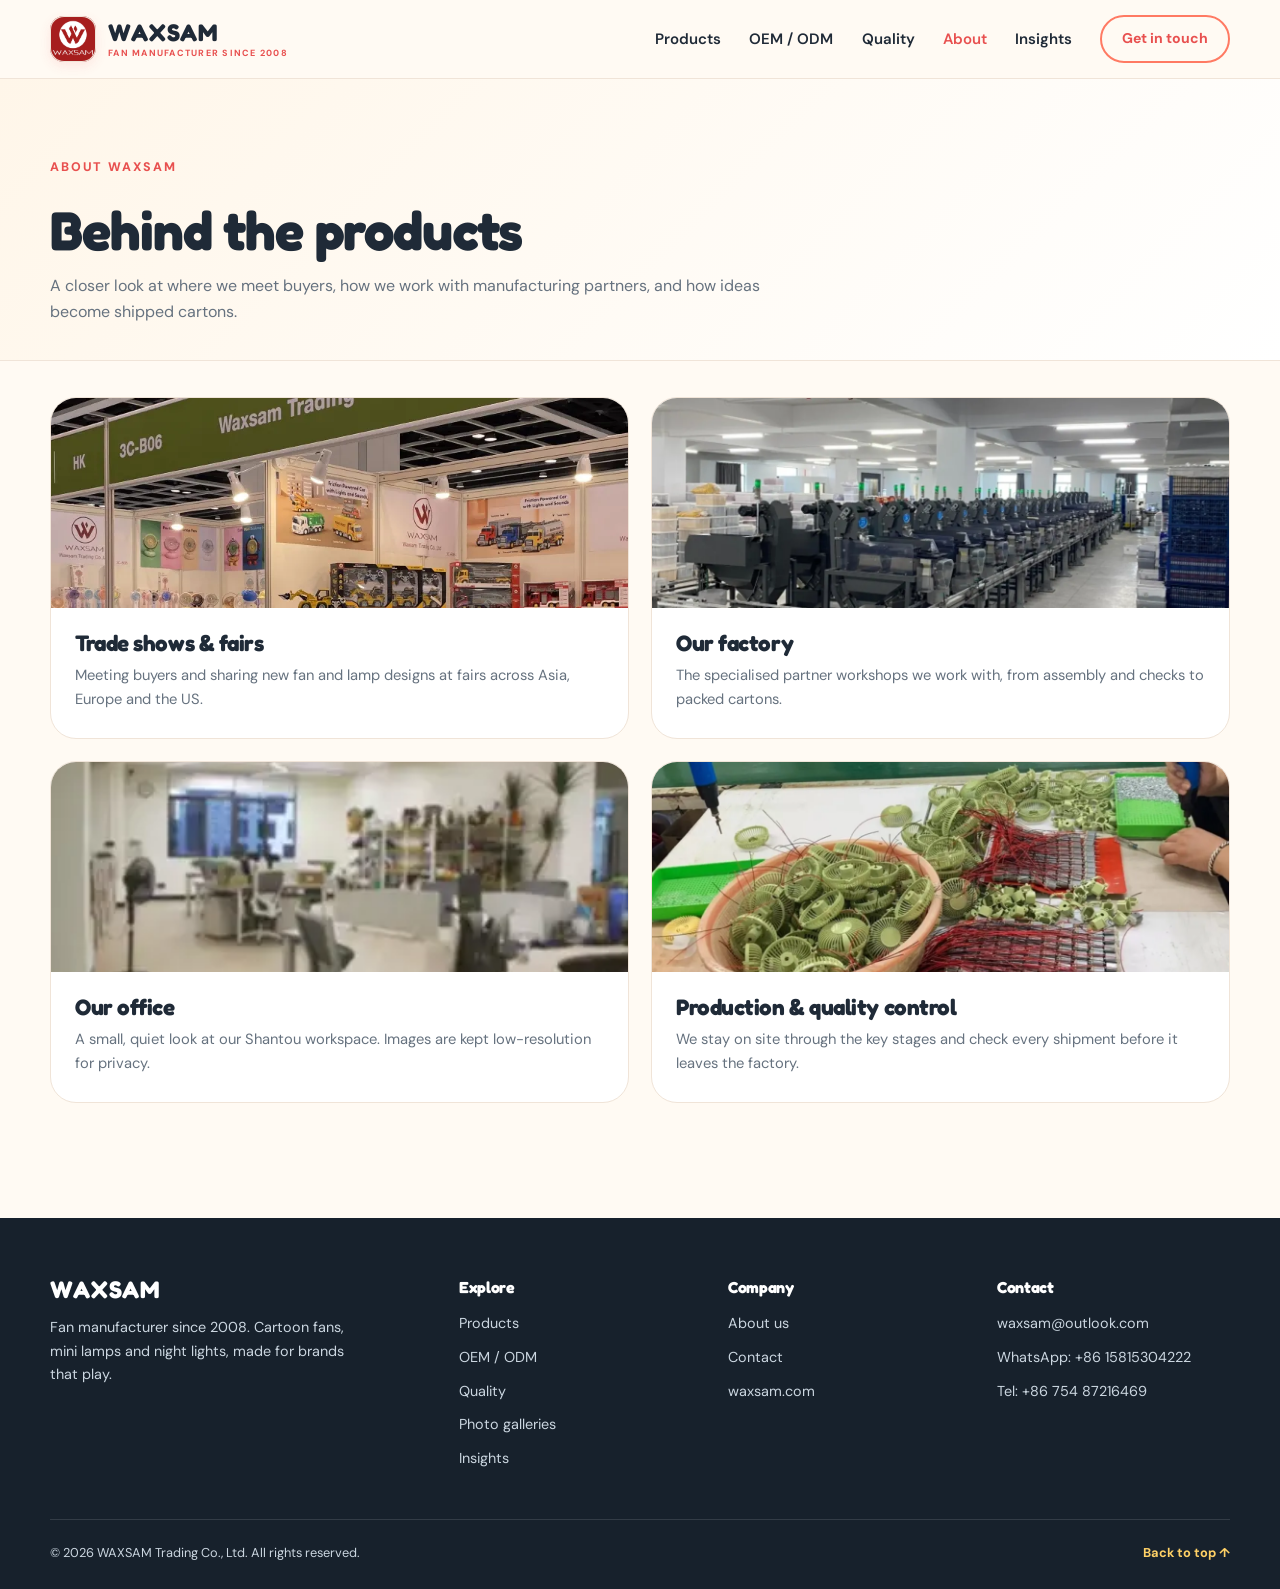
==== about/index.html @ b8bfbb36 "V1B: real product photos, About gallery subpages, styled logo and private office images" ====
<!DOCTYPE html>
<html lang="en" style="--logo: url('../assets/logo.jpg')">
<head>
  <meta charset="UTF-8">
  <meta name="viewport" content="width=device-width, initial-scale=1.0">
  <title>About WAXSAM — Photo Galleries</title>
  <meta name="description" content="Explore WAXSAM trade shows, factory, office and production photo galleries.">
  <link rel="icon" href="../assets/favicon.svg" type="image/svg+xml">
  <link rel="preconnect" href="https://fonts.googleapis.com">
  <link rel="preconnect" href="https://fonts.gstatic.com" crossorigin>
  <link href="https://fonts.googleapis.com/css2?family=Fredoka:wght@500;600;700&family=DM+Sans:wght@400;500;600;700&display=swap" rel="stylesheet">
  <link rel="stylesheet" href="../styles.css">
  <script src="../script.js" defer></script>
</head>
<body>
  <a class="skip-link" href="#main">Skip to content</a>

  <header class="site-header" id="top">
    <div class="container header-inner">
      <a class="brand" href="../index.html#top" aria-label="WAXSAM home">
        <span class="brand-mark" role="img" aria-label="WAXSAM logo"></span>
        <span class="brand-text">WAXSAM<small>FAN MANUFACTURER SINCE 2008</small></span>
      </a>
      <button class="nav-toggle" type="button" aria-label="Open menu" aria-expanded="false" aria-controls="site-nav">
        <span></span><span></span><span></span>
      </button>
      <nav class="site-nav" id="site-nav" aria-label="Main navigation">
        <a href="../index.html#products">Products</a>
        <a href="../index.html#oem">OEM / ODM</a>
        <a href="../index.html#quality">Quality</a>
        <a class="is-active" href="../about/">About</a>
        <a href="../index.html#insights">Insights</a>
        <a class="btn btn-small btn-outline" href="../index.html#contact">Get in touch</a>
      </nav>
    </div>
  </header>

  <main id="main">
    <section class="section subpage-hero">
      <div class="container">
        <span class="kicker">About WAXSAM</span>
        <h1>Behind the products</h1>
        <p>A closer look at where we meet buyers, how we work with manufacturing partners, and how ideas become shipped cartons.</p>
      </div>
    </section>

    <section class="section gallery-page">
      <div class="container">
        <div class="about-card-grid">
          <a class="about-card reveal" href="tradeshows/">
            <img src="../assets/gallery/tradeshow-banner-1.webp" alt="WAXSAM booth at a trade fair" loading="lazy">
            <div><h2>Trade shows &amp; fairs</h2><p>Meeting buyers and sharing new fan and lamp designs at fairs across Asia, Europe and the US.</p></div>
          </a>
          <a class="about-card reveal" href="factory/">
            <img src="../assets/gallery/workshop-1.webp" alt="Assembly workshop" loading="lazy">
            <div><h2>Our factory</h2><p>The specialised partner workshops we work with, from assembly and checks to packed cartons.</p></div>
          </a>
          <a class="about-card reveal" href="office/">
            <img src="../assets/gallery/office-1-private.webp" alt="WAXSAM workspace" loading="lazy">
            <div><h2>Our office</h2><p>A small, quiet look at our Shantou workspace. Images are kept low-resolution for privacy.</p></div>
          </a>
          <a class="about-card reveal" href="production/">
            <img src="../assets/gallery/production-1.webp" alt="Production line" loading="lazy">
            <div><h2>Production &amp; quality control</h2><p>We stay on site through the key stages and check every shipment before it leaves the factory.</p></div>
          </a>
        </div>
      </div>
    </section>
  </main>

  <footer class="site-footer">
    <div class="container footer-grid">
      <div class="footer-brand">
        <span class="brand-text">WAXSAM</span>
        <p>Fan manufacturer since 2008. Cartoon fans, mini lamps and night lights, made for brands that play.</p>
      </div>
      <div class="footer-col"><h3>Explore</h3><a href="../index.html#products">Products</a><a href="../index.html#oem">OEM / ODM</a><a href="../index.html#quality">Quality</a><a href="../about/">Photo galleries</a><a href="../index.html#insights">Insights</a></div>
      <div class="footer-col"><h3>Company</h3><a href="../about/">About us</a><a href="../index.html#contact">Contact</a><a href="https://www.waxsam.com" target="_blank" rel="noopener">waxsam.com</a></div>
      <div class="footer-col"><h3>Contact</h3><a href="mailto:waxsam@outlook.com">waxsam@outlook.com</a><a href="https://wa.me/8615815304222" target="_blank" rel="noopener">WhatsApp: +86 15815304222</a><a href="tel:+8675487216469">Tel: +86 754 87216469</a></div>
    </div>
    <div class="container footer-bottom"><span>© <span id="year">2026</span> WAXSAM Trading Co., Ltd. All rights reserved.</span><a href="#top">Back to top ↑</a></div>
  </footer>
</body>
</html>
---- styles.css ----
/* ============================================================
   WAXSAM — playful, friendly corporate site
   ============================================================ */
:root {
  --coral: #ff7a63;
  --coral-dark: #e8504f;
  --sun: #ffd166;
  --mint: #22b8a4;
  --sky: #62a9e8;
  --ink: #1f2a37;
  --muted: #66727f;
  --cream: #fffaf3;
  --paper: #ffffff;
  --line: #f0e4d8;
  --shadow: 0 22px 50px rgba(45, 35, 30, .09);
  --shadow-sm: 0 10px 26px rgba(45, 35, 30, .07);
  --radius: 26px;
  --display: "Fredoka", "Trebuchet MS", "Segoe UI", sans-serif;
  --body: "DM Sans", "Segoe UI", "Microsoft YaHei", sans-serif;
}

* { box-sizing: border-box; }
html { scroll-behavior: smooth; scroll-padding-top: 84px; }
body {
  margin: 0;
  font-family: var(--body);
  color: var(--ink);
  background: var(--cream);
  line-height: 1.65;
  -webkit-font-smoothing: antialiased;
  overflow-x: hidden;
}
img, svg { max-width: 100%; }
a { color: inherit; text-decoration: none; }
h1, h2, h3 { font-family: var(--display); line-height: 1.14; letter-spacing: -.02em; margin: 0 0 16px; }
h1 { font-size: clamp(2.6rem, 5.4vw, 4.4rem); }
h2 { font-size: clamp(2rem, 3.8vw, 3.1rem); }
h3 { font-size: 1.24rem; }
p { margin: 0 0 16px; }
.container { width: min(1180px, calc(100% - 44px)); margin-inline: auto; }
.section { padding: clamp(72px, 9vw, 120px) 0; }
.skip-link { position: absolute; left: -9999px; top: 0; z-index: 100; background: var(--ink); color: #fff; padding: 12px 18px; border-radius: 0 0 12px 0; }
.skip-link:focus { left: 0; }

/* ---------- Header ---------- */
.site-header {
  position: sticky; top: 0; z-index: 50;
  background: rgba(255, 250, 243, .88);
  backdrop-filter: blur(14px);
  border-bottom: 1px solid var(--line);
}
.header-inner { display: flex; align-items: center; justify-content: space-between; min-height: 78px; gap: 20px; }
.brand { display: inline-flex; align-items: center; gap: 12px; flex-shrink: 0; }
.brand-mark {
  width: 46px; height: 46px; display: block; flex: 0 0 auto;
  background-color: #fff3e8; background-image: var(--logo, none);
  background-repeat: no-repeat; background-position: center; background-size: contain;
  border-radius: 14px; box-shadow: inset 0 0 0 1px var(--line), 0 4px 12px rgba(242, 84, 91, .12);
}
.brand-text { font-family: var(--display); font-size: 1.5rem; font-weight: 700; letter-spacing: .04em; line-height: 1; display: flex; flex-direction: column; gap: 4px; }
.brand-text small { font-family: var(--body); font-size: .56rem; letter-spacing: .14em; font-weight: 700; color: var(--coral-dark); }
.site-nav { display: flex; align-items: center; gap: clamp(16px, 2.2vw, 30px); font-weight: 600; font-size: .94rem; }
.site-nav > a:not(.btn) { position: relative; padding: 6px 0; }
.site-nav > a:not(.btn)::after { content: ""; position: absolute; left: 0; bottom: 0; width: 0; height: 3px; border-radius: 3px; background: var(--coral); transition: width .25s ease; }
.site-nav > a:not(.btn):hover::after { width: 100%; }
.nav-toggle { display: none; width: 44px; height: 44px; border: 1px solid var(--line); border-radius: 12px; background: #fff; cursor: pointer; padding: 11px; }
.nav-toggle span { display: block; height: 2.5px; background: var(--ink); border-radius: 3px; margin: 5px 0; transition: transform .25s, opacity .25s; }
.nav-toggle[aria-expanded="true"] span:nth-child(1) { transform: translateY(7.5px) rotate(45deg); }
.nav-toggle[aria-expanded="true"] span:nth-child(2) { opacity: 0; }
.nav-toggle[aria-expanded="true"] span:nth-child(3) { transform: translateY(-7.5px) rotate(-45deg); }

/* ---------- Buttons ---------- */
.btn {
  display: inline-flex; align-items: center; justify-content: center; gap: 10px;
  padding: 14px 26px; border-radius: 999px; font-weight: 700; font-size: .96rem;
  border: 2px solid transparent; cursor: pointer; transition: transform .2s ease, box-shadow .2s ease, background .2s ease;
  font-family: var(--body);
}
.btn:hover { transform: translateY(-3px); }
.btn-primary { background: var(--coral); color: #fff; box-shadow: 0 10px 24px rgba(255, 122, 99, .32); }
.btn-primary:hover { background: var(--coral-dark); box-shadow: 0 14px 28px rgba(255, 122, 99, .38); }
.btn-ghost { background: #fff; color: var(--ink); box-shadow: var(--shadow-sm); }
.btn-outline { padding: 10px 20px; border-color: var(--coral); color: var(--coral-dark); background: transparent; }
.btn-outline:hover { background: var(--coral); color: #fff; }
.btn-small { font-size: .88rem; }
.btn-full { width: 100%; }

/* ---------- Hero ---------- */
.hero { position: relative; padding: clamp(60px, 7vw, 96px) 0 0; overflow: hidden; }
.hero-blob { position: absolute; border-radius: 50%; filter: blur(2px); opacity: .35; z-index: -1; }
.hero-blob-a { width: 460px; height: 460px; background: #ffe0a8; top: -180px; right: -120px; }
.hero-blob-b { width: 380px; height: 380px; background: #ffd2ca; bottom: -160px; left: -140px; }
.hero-grid { display: grid; grid-template-columns: 1.05fr .95fr; align-items: center; gap: clamp(30px, 5vw, 70px); }
.eyebrow, .kicker {
  display: inline-flex; align-items: center; gap: 9px; font-weight: 800; font-size: .78rem;
  letter-spacing: .15em; text-transform: uppercase; color: var(--coral-dark); margin-bottom: 22px;
}
.eyebrow-dot { width: 9px; height: 9px; border-radius: 50%; background: var(--mint); box-shadow: 0 0 0 5px rgba(34, 184, 164, .16); }
.hero-copy h1 { max-width: 620px; }
.highlight { color: var(--coral); position: relative; white-space: nowrap; }
.highlight::after { content: ""; position: absolute; left: 2px; right: 2px; bottom: 2px; height: 12px; background: #ffe3a3; border-radius: 50%; z-index: -1; transform: rotate(-1deg); }
.hero-copy > p { max-width: 540px; font-size: 1.1rem; color: var(--muted); margin-bottom: 30px; }
.hero-actions { display: flex; flex-wrap: wrap; gap: 14px; }
.hero-note { display: flex; align-items: center; gap: 9px; margin-top: 28px; color: var(--muted); font-size: .9rem; font-weight: 600; }
.hero-note svg { width: 20px; height: 20px; color: var(--mint); background: #e5f8f4; border-radius: 50%; padding: 2px; }
.hero-visual { position: relative; min-height: 480px; display: grid; place-items: center; }
.hero-disc { position: absolute; width: min(100%, 500px); aspect-ratio: 1; border-radius: 50%; background: radial-gradient(circle at 35% 30%, #fff3e8, #ffe7d8 60%, #ffd8c7); box-shadow: inset 0 0 0 14px rgba(255,255,255,.5); }
.hero-art { position: relative; width: 100%; max-width: 520px; filter: drop-shadow(0 18px 18px rgba(80, 45, 30, .12)); }
.float-badge { position: absolute; background: #fff; border-radius: 999px; padding: 10px 17px; font-weight: 800; font-size: .8rem; box-shadow: var(--shadow); white-space: nowrap; }
.badge-one { top: 8%; right: -2%; color: var(--coral-dark); transform: rotate(6deg); }
.badge-two { bottom: 20%; left: -7%; color: var(--mint); transform: rotate(-5deg); }
.badge-three { bottom: 3%; right: 1%; color: var(--sky); transform: rotate(4deg); }
.stats { display: grid; grid-template-columns: repeat(4, 1fr); gap: 18px; margin-top: clamp(40px, 6vw, 80px); padding: 30px 0 46px; border-top: 1px solid var(--line); }
.stat { display: flex; flex-direction: column; align-items: center; text-align: center; }
.stat strong { font-family: var(--display); font-size: clamp(1.9rem, 3vw, 2.7rem); color: var(--coral-dark); line-height: 1; }
.stat span { font-size: .85rem; color: var(--muted); font-weight: 600; margin-top: 8px; }

/* ---------- Section heads ---------- */
.section-head { display: flex; justify-content: space-between; align-items: end; gap: 40px; margin-bottom: 44px; }
.section-head p { max-width: 440px; color: var(--muted); margin: 0; }
.kicker { margin-bottom: 12px; }
.section-head .kicker { display: inline-flex; }

/* ---------- Products ---------- */
.products { background: var(--paper); }
.filters { display: flex; gap: 10px; flex-wrap: wrap; margin-bottom: 34px; }
.filter-btn { padding: 10px 22px; border: 1.5px solid var(--line); border-radius: 999px; background: #fff; font: inherit; font-weight: 700; font-size: .9rem; color: var(--muted); cursor: pointer; transition: all .2s; }
.filter-btn:hover { border-color: var(--coral); color: var(--coral-dark); }
.filter-btn.is-active { background: var(--ink); color: #fff; border-color: var(--ink); }
.product-grid { display: grid; grid-template-columns: repeat(4, 1fr); gap: 22px; }
.product-card { background: var(--cream); border: 1px solid var(--line); border-radius: var(--radius); overflow: hidden; transition: transform .25s ease, box-shadow .25s ease; }
.product-card:hover { transform: translateY(-8px); box-shadow: var(--shadow); }
.product-card.is-hidden { display: none; }
.product-art { height: 200px; display: grid; place-items: center; }
.product-art svg { width: 74%; height: 74%; transition: transform .35s ease; }
.product-art img { width: 100%; height: 100%; object-fit: contain; padding: 10px; display: block; transition: transform .35s ease; }
.product-card:hover .product-art svg, .product-card:hover .product-art img { transform: scale(1.06); }
.art-coral { background: #ffe6de; }
.art-sky { background: #e2f1ff; }
.art-mint { background: #dff7f1; }
.art-sun { background: #fff0cd; }
.art-rose { background: #ffe4ec; }
.product-body { padding: 22px 22px 26px; }
.tag { display: inline-block; font-size: .68rem; font-weight: 800; letter-spacing: .09em; text-transform: uppercase; color: var(--coral-dark); margin-bottom: 10px; }
.product-body h3 { margin-bottom: 8px; }
.product-body p { font-size: .9rem; color: var(--muted); margin: 0; }
.catalogue-note { margin-top: 34px; background: #fff5e3; border: 1px dashed #f3d29b; border-radius: 18px; padding: 20px 24px; display: flex; align-items: center; gap: 14px; }
.catalogue-note span { color: var(--coral); font-size: 1.5rem; }
.catalogue-note p { margin: 0; font-size: .94rem; color: #7a6247; }

/* ---------- OEM ---------- */
.oem { background: #f3fbf8; }
.oem-grid { display: grid; grid-template-columns: .9fr 1.1fr; gap: clamp(36px, 6vw, 84px); align-items: start; }
.oem-copy > p { color: var(--muted); font-size: 1.05rem; }
.check-list { list-style: none; padding: 0; margin: 26px 0 34px; display: grid; gap: 14px; }
.check-list li { position: relative; padding-left: 34px; font-weight: 600; }
.check-list li::before { content: "✓"; position: absolute; left: 0; top: 1px; width: 23px; height: 23px; border-radius: 50%; background: var(--mint); color: #fff; display: grid; place-items: center; font-size: .75rem; font-weight: 800; }
.process { background: #fff; border-radius: var(--radius); padding: 14px 32px; box-shadow: var(--shadow-sm); }
.process-item { display: grid; grid-template-columns: 54px 1fr; gap: 18px; padding: 22px 0; border-bottom: 1px dashed var(--line); }
.process-item:last-child { border-bottom: 0; }
.process-num { font-family: var(--display); font-weight: 700; color: var(--coral); font-size: 1.5rem; }
.process-item h3 { margin: 0 0 4px; }
.process-item p { color: var(--muted); font-size: .92rem; margin: 0; }

/* ---------- Quality ---------- */
.quality { background: var(--ink); color: #fff; overflow: hidden; }
.quality-grid { display: grid; grid-template-columns: .8fr 1.2fr; gap: clamp(40px, 7vw, 100px); align-items: center; }
.quality-art { position: relative; display: grid; place-items: center; min-height: 360px; }
.quality-art-inner { width: min(100%, 330px); aspect-ratio: 1; border-radius: 50%; background: linear-gradient(140deg, #ffd9a0, #ff9f88); display: grid; place-items: center; transform: rotate(-8deg); }
.quality-art-inner svg { width: 72%; }
.quality-stamp { position: absolute; right: 0; bottom: 12px; width: 126px; height: 126px; border-radius: 50%; background: var(--mint); color: #fff; display: grid; place-content: center; text-align: center; font-family: var(--display); font-size: 2rem; font-weight: 700; line-height: .9; transform: rotate(12deg); box-shadow: 0 16px 30px rgba(0,0,0,.25); }
.quality-stamp small { font-family: var(--body); font-size: .55rem; letter-spacing: .1em; font-weight: 700; margin-top: 8px; }
.quality h2 { max-width: 640px; }
.quality h2 em { color: var(--sun); font-style: normal; }
.quality-copy > p { color: #c5d0da; font-size: 1.05rem; max-width: 600px; }
.quality-points { display: grid; gap: 12px; margin: 28px 0; }
.quality-point { display: flex; gap: 14px; align-items: flex-start; }
.quality-point > span { flex: none; width: 26px; height: 26px; border-radius: 50%; background: rgba(34, 184, 164, .2); color: #6ee7d2; display: grid; place-items: center; font-size: .8rem; font-weight: 800; margin-top: 3px; }
.quality-point p { margin: 0; color: #e7edf2; }
.quality-point strong { color: #fff; }
.quality-footnote { font-size: .9rem; color: #9fb0bd; font-style: italic; }

/* ---------- About ---------- */
.feature-grid { display: grid; grid-template-columns: repeat(4, 1fr); gap: 20px; }
.feature-card { background: #fff; border: 1px solid var(--line); border-radius: var(--radius); padding: 28px 24px; transition: transform .2s, box-shadow .2s; }
.feature-card:hover { transform: translateY(-6px); box-shadow: var(--shadow-sm); }
.feature-icon { width: 52px; height: 52px; border-radius: 16px; background: #fff2df; display: grid; place-items: center; font-size: 1.5rem; margin-bottom: 18px; }
.feature-card h3 { margin-bottom: 8px; }
.feature-card p { color: var(--muted); font-size: .92rem; margin: 0; }
.principles { margin-top: 44px; text-align: center; background: #fff0e9; border-radius: var(--radius); padding: 42px 30px; }
.principles p { font-family: var(--display); font-size: clamp(1.2rem, 2.2vw, 1.7rem); font-weight: 500; max-width: 820px; margin: 0 auto 14px; color: var(--coral-dark); }
.principles span { color: var(--muted); font-size: .85rem; font-weight: 700; letter-spacing: .08em; text-transform: uppercase; }

/* ---------- Insights ---------- */
.insights { background: #fff; }
.insight-grid { display: grid; grid-template-columns: repeat(3, 1fr); gap: 22px; }
.insight-card { border-top: 5px solid var(--coral); background: var(--cream); border-radius: 0 0 20px 20px; padding: 30px 26px; }
.insight-card:nth-child(2) { border-color: var(--sun); }
.insight-card:nth-child(3) { border-color: var(--mint); }
.insight-num { font-family: var(--display); font-weight: 700; color: var(--coral); font-size: 1.4rem; }
.insight-card h3 { margin: 10px 0 12px; }
.insight-card p { color: var(--muted); font-size: .94rem; margin: 0; }

/* ---------- Service / FAQ ---------- */
.service { background: #eef8f5; }
.service-grid { display: grid; grid-template-columns: .8fr 1.2fr; gap: clamp(36px, 6vw, 80px); align-items: start; }
.service-intro p { color: var(--muted); }
.text-link { display: inline-flex; align-items: center; gap: 8px; color: var(--coral-dark); font-weight: 800; margin-top: 12px; }
.faq { display: grid; gap: 10px; }
.faq details { background: #fff; border: 1px solid #dceee8; border-radius: 16px; padding: 4px 22px; }
.faq summary { cursor: pointer; font-weight: 700; padding: 16px 30px 16px 0; position: relative; list-style: none; }
.faq summary::-webkit-details-marker { display: none; }
.faq summary::after { content: "+"; position: absolute; right: 0; top: 12px; width: 26px; height: 26px; border-radius: 50%; background: #e3f6f1; color: var(--mint); display: grid; place-items: center; font-size: 1.2rem; line-height: 1; }
.faq details[open] summary::after { content: "−"; }
.faq details p { color: var(--muted); font-size: .94rem; margin: 0 0 18px; }

/* ---------- Contact ---------- */
.contact { background: var(--paper); }
.contact-grid { display: grid; grid-template-columns: 1fr 1fr; gap: clamp(36px, 6vw, 80px); align-items: start; }
.contact-copy > p { color: var(--muted); font-size: 1.05rem; max-width: 480px; }
.contact-details { display: grid; gap: 14px; margin-top: 30px; }
.contact-details > a, .contact-details > div { display: flex; align-items: flex-start; gap: 15px; font-weight: 700; }
.contact-details > a:hover { color: var(--coral-dark); }
.contact-details > a > span:first-child, .contact-details > div > span:first-child { flex: none; width: 40px; height: 40px; border-radius: 12px; background: #fff0e9; color: var(--coral-dark); display: grid; place-items: center; font-size: 1.1rem; }
.contact-details small { display: block; font-size: .72rem; text-transform: uppercase; letter-spacing: .1em; color: var(--muted); font-weight: 700; }
.contact-form { background: var(--cream); border: 1px solid var(--line); border-radius: var(--radius); padding: clamp(24px, 4vw, 40px); box-shadow: var(--shadow-sm); }
.form-row { margin-bottom: 16px; }
.form-row label { display: block; font-size: .84rem; font-weight: 700; margin-bottom: 7px; }
.form-row label span { color: var(--coral-dark); }
.form-row input, .form-row select, .form-row textarea {
  width: 100%; padding: 13px 16px; border: 1.5px solid var(--line); border-radius: 12px;
  background: #fff; font: inherit; font-size: .94rem; color: var(--ink); transition: border-color .2s, box-shadow .2s;
}
.form-row input:focus, .form-row select:focus, .form-row textarea:focus { outline: none; border-color: var(--coral); box-shadow: 0 0 0 4px rgba(255, 122, 99, .14); }
.form-row textarea { resize: vertical; }
.form-note { font-size: .78rem; color: var(--muted); text-align: center; margin: 12px 0 0; }

/* ---------- Footer ---------- */
.site-footer { background: #17212c; color: #cbd6e0; padding: 60px 0 26px; }
.footer-grid { display: grid; grid-template-columns: 1.6fr repeat(3, 1fr); gap: 36px; }
.footer-brand .brand-text { color: #fff; margin-bottom: 14px; }
.footer-brand p { font-size: .9rem; max-width: 300px; }
.footer-col { display: flex; flex-direction: column; gap: 10px; font-size: .9rem; }
.footer-col h3 { color: #fff; font-size: 1rem; margin-bottom: 6px; }
.footer-col a:hover { color: var(--sun); }
.footer-bottom { border-top: 1px solid rgba(255,255,255,.12); margin-top: 48px; padding-top: 22px; display: flex; justify-content: space-between; gap: 20px; font-size: .8rem; }
.footer-bottom a { color: var(--sun); font-weight: 700; }

/* ---------- Reveal animation ---------- */
.reveal { opacity: 0; transform: translateY(24px); transition: opacity .7s ease, transform .7s ease; }
.reveal.is-visible { opacity: 1; transform: none; }

/* ---------- About photo galleries (V1A) ---------- */
.about-subnav { display: flex; flex-wrap: wrap; gap: 10px; margin: 34px 0 8px; }
.about-subnav a {
  padding: 10px 18px; border-radius: 999px; background: #fff; border: 1px solid var(--line);
  font-weight: 700; font-size: .88rem; color: var(--muted); transition: all .2s ease;
}
.about-subnav a:hover { border-color: var(--coral); color: var(--coral-dark); transform: translateY(-2px); }
.photo-block { scroll-margin-top: 96px; padding-top: 42px; }
.photo-head { display: flex; flex-wrap: wrap; align-items: end; justify-content: space-between; gap: 18px; margin-bottom: 22px; }
.photo-head h3 { font-size: clamp(1.5rem, 2.6vw, 2.15rem); margin: 0; }
.photo-head p { max-width: 450px; margin: 0; color: var(--muted); font-size: .94rem; }
.gallery { display: grid; grid-template-columns: repeat(6, 1fr); gap: 14px; }
.gallery-item { position: relative; margin: 0; grid-column: span 2; overflow: hidden; border-radius: 18px; background: #eee; }
.gallery-item img { width: 100%; height: 100%; object-fit: cover; display: block; transition: transform .5s ease; }
.gallery-item:hover img { transform: scale(1.06); }
.gallery-item figcaption {
  position: absolute; left: 0; right: 0; bottom: 0; padding: 28px 14px 12px;
  background: linear-gradient(transparent, rgba(18, 24, 31, .8)); color: #fff;
  font-size: .78rem; font-weight: 700; opacity: 0; transform: translateY(8px);
  transition: opacity .3s ease, transform .3s ease;
}
.gallery-item:hover figcaption, .gallery-item:focus-within figcaption { opacity: 1; transform: none; }
.gallery-item--wide { grid-column: 1 / -1; }
.gallery--tradeshows .gallery-item--wide { aspect-ratio: 4.3 / 1; }
.gallery--factory .gallery-item:nth-child(1) { grid-column: span 4; aspect-ratio: 16 / 9; }
.gallery--factory .gallery-item:nth-child(2) { grid-column: span 2; aspect-ratio: 1 / 1; }
.gallery--factory .gallery-item:nth-child(3),
.gallery--factory .gallery-item:nth-child(4) { grid-column: span 2; aspect-ratio: 4 / 3; }
.gallery--factory .gallery-item:nth-child(5) { grid-column: span 2; aspect-ratio: 1 / 1; }
.gallery--factory .gallery-item:nth-child(6),
.gallery--factory .gallery-item:nth-child(7) { grid-column: span 3; aspect-ratio: 16 / 9; }
.gallery--production .gallery-item { grid-column: span 3; aspect-ratio: 4 / 3; }

/* ---------- About hub & subpages ---------- */
.about-gallery-link { display: flex; align-items: center; flex-wrap: wrap; gap: 16px; margin-top: 30px; }
.about-gallery-link span { color: var(--muted); font-size: .86rem; }
.site-nav a.is-active { color: var(--coral-dark); }
.subpage-hero { padding: 74px 0 34px; background: linear-gradient(135deg, #fff6e9, #fff); border-bottom: 1px solid var(--line); }
.subpage-hero h1 { font-size: clamp(2.1rem, 5vw, 3.4rem); line-height: 1.05; margin: 12px 0 14px; }
.subpage-hero p { max-width: 720px; color: var(--muted); margin: 0; font-size: 1rem; }
.back-link { display: inline-block; margin-bottom: 24px; font-weight: 700; color: var(--coral-dark); }
.back-link:hover { text-decoration: underline; }
.gallery-page { padding-top: 36px; }
.about-card-grid { display: grid; grid-template-columns: repeat(2, 1fr); gap: 22px; }
.about-card { display: block; background: #fff; border: 1px solid var(--line); border-radius: var(--radius); overflow: hidden; color: inherit; text-decoration: none; transition: transform .25s ease, box-shadow .25s ease; }
.about-card:hover { transform: translateY(-6px); box-shadow: var(--shadow); }
.about-card img { width: 100%; height: 210px; object-fit: cover; display: block; }
.about-card > div { padding: 22px 24px 26px; }
.about-card h2 { margin: 0 0 8px; font-size: 1.4rem; }
.about-card p { margin: 0; color: var(--muted); font-size: .92rem; }
.gallery--office { grid-template-columns: repeat(4, 1fr); justify-content: center; }
.gallery--office .gallery-item { grid-column: span 2; max-width: 360px; aspect-ratio: 4 / 3; }
.gallery--office .gallery-item img { filter: blur(.4px); }

/* ---------- Responsive ---------- */
@media (max-width: 1000px) {
  .product-grid, .feature-grid { grid-template-columns: repeat(2, 1fr); }
  .hero-grid { grid-template-columns: 1fr; text-align: center; }
  .hero-copy > p { margin-inline: auto; }
  .hero-actions, .hero-note { justify-content: center; }
  .hero-visual { order: -1; min-height: 400px; }
  .section-head { flex-direction: column; align-items: flex-start; gap: 16px; }
  .oem-grid, .quality-grid, .service-grid, .contact-grid { grid-template-columns: 1fr; }
  .quality-art { min-height: 300px; }
  .insight-grid { grid-template-columns: 1fr; }
  .photo-head { flex-direction: column; align-items: flex-start; }
  .gallery-item, .gallery--factory .gallery-item:nth-child(n), .gallery--production .gallery-item, .gallery--office .gallery-item { grid-column: span 3; aspect-ratio: 4 / 3; }
  .gallery-item--wide { grid-column: 1 / -1; aspect-ratio: 16 / 5; }
  .footer-grid { grid-template-columns: 1fr 1fr; }
}
@media (max-width: 760px) {
  html { scroll-padding-top: 70px; }
  .nav-toggle { display: block; }
  .site-nav { position: absolute; top: 78px; left: 0; right: 0; background: #fffaf3; flex-direction: column; align-items: stretch; padding: 16px 22px 24px; gap: 4px; border-bottom: 1px solid var(--line); box-shadow: var(--shadow); display: none; }
  .site-nav.is-open { display: flex; }
  .site-nav > a:not(.btn) { padding: 12px 4px; border-bottom: 1px solid var(--line); }
  .site-nav .btn { margin-top: 12px; }
  .stats { grid-template-columns: 1fr 1fr; gap: 26px 10px; }
  .hero-visual { min-height: 320px; }
  .float-badge { font-size: .68rem; padding: 8px 12px; }
  .badge-two { left: -2%; }
  .product-grid, .feature-grid, .about-card-grid { grid-template-columns: 1fr; }
  .process { padding: 8px 20px; }
  .gallery { grid-template-columns: 1fr; gap: 12px; }
  .gallery-item, .gallery--factory .gallery-item:nth-child(n), .gallery--production .gallery-item, .gallery--office .gallery-item { grid-column: 1 / -1; aspect-ratio: 4 / 3; }
  .gallery-item--wide { grid-column: 1 / -1; aspect-ratio: 16 / 6; }
  .gallery-item figcaption { opacity: 1; transform: none; }
  .footer-grid { grid-template-columns: 1fr; }
  .footer-bottom { flex-direction: column; }
}
@media (prefers-reduced-motion: reduce) {
  html { scroll-behavior: auto; }
  .reveal { opacity: 1; transform: none; transition: none; }
  * { animation-duration: .01ms !important; transition-duration: .01ms !important; }
}
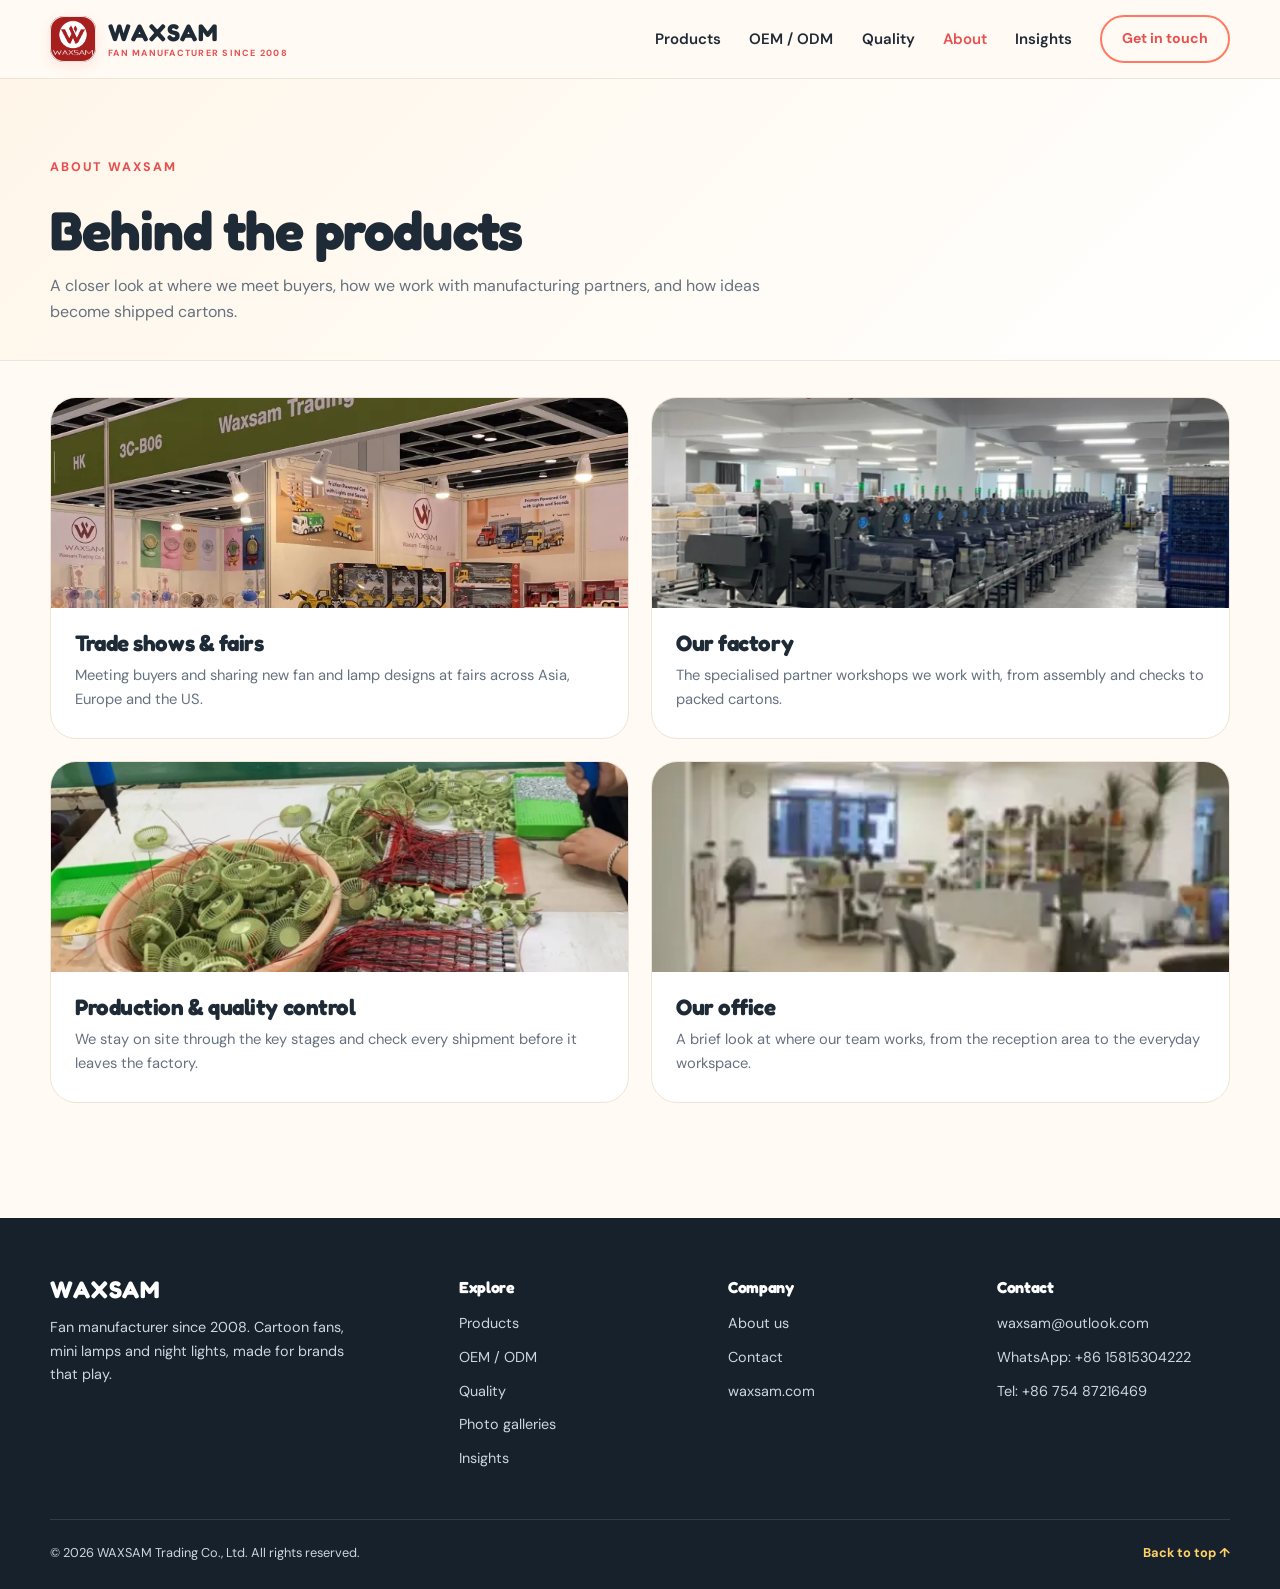
==== commit bcbd533e: "Update galleries: add new photos, lighten office blur, move Our office last" ====
--- a/about/index.html
+++ b/about/index.html
@@ -55,13 +55,13 @@
             <img src="../assets/gallery/workshop-1.webp" alt="Assembly workshop" loading="lazy">
             <div><h2>Our factory</h2><p>The specialised partner workshops we work with, from assembly and checks to packed cartons.</p></div>
           </a>
-          <a class="about-card reveal" href="office/">
-            <img src="../assets/gallery/office-1-private.webp" alt="WAXSAM workspace" loading="lazy">
-            <div><h2>Our office</h2><p>A small, quiet look at our Shantou workspace. Images are kept low-resolution for privacy.</p></div>
-          </a>
           <a class="about-card reveal" href="production/">
             <img src="../assets/gallery/production-1.webp" alt="Production line" loading="lazy">
             <div><h2>Production &amp; quality control</h2><p>We stay on site through the key stages and check every shipment before it leaves the factory.</p></div>
+          </a>
+          <a class="about-card reveal" href="office/">
+            <img src="../assets/gallery/office-1-private.webp" alt="WAXSAM workspace" loading="lazy">
+            <div><h2>Our office</h2><p>A brief look at where our team works, from the reception area to the everyday workspace.</p></div>
           </a>
         </div>
       </div>
--- a/styles.css
+++ b/styles.css
@@ -302,7 +302,6 @@
 .about-card p { margin: 0; color: var(--muted); font-size: .92rem; }
 .gallery--office { grid-template-columns: repeat(4, 1fr); justify-content: center; }
 .gallery--office .gallery-item { grid-column: span 2; max-width: 360px; aspect-ratio: 4 / 3; }
-.gallery--office .gallery-item img { filter: blur(.4px); }
 
 /* ---------- Responsive ---------- */
 @media (max-width: 1000px) {
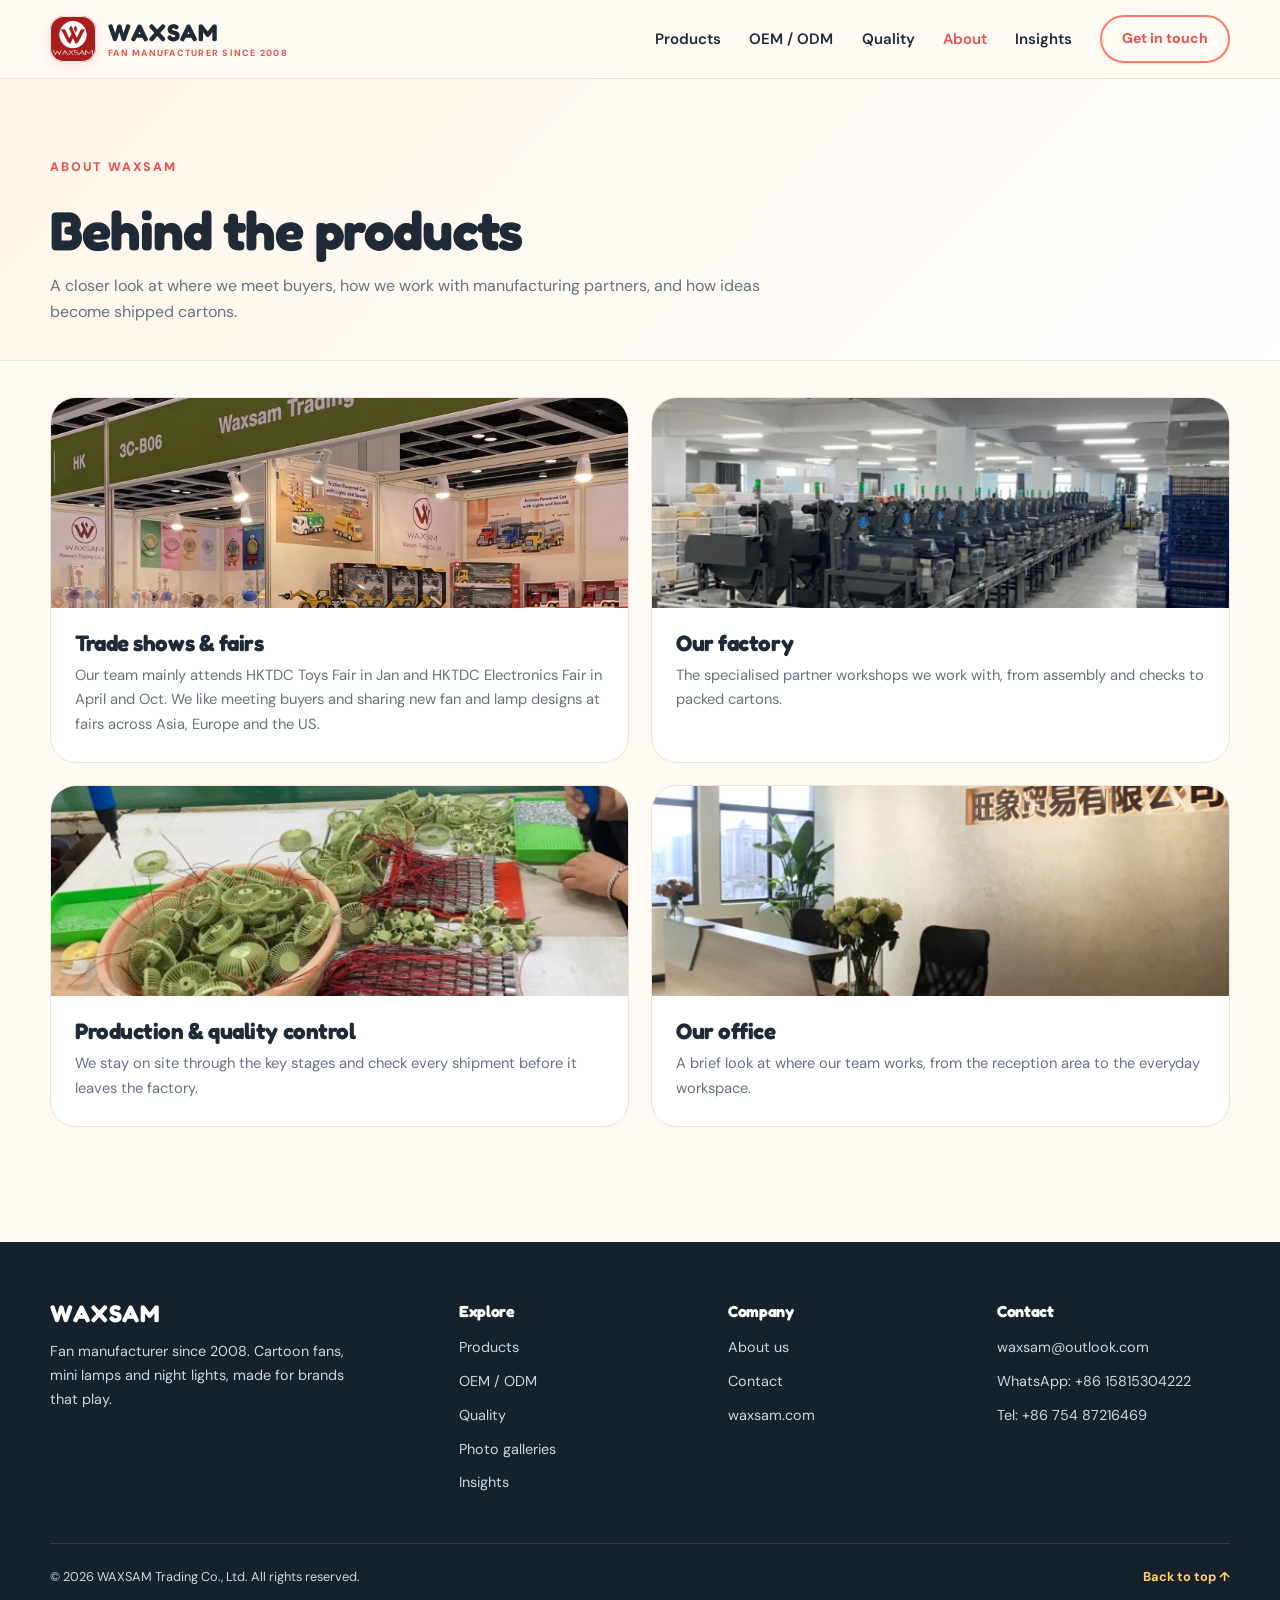
==== commit f9a02797: "V1D: hero badge, fan animation, layout and gallery updates" ====
--- a/about/index.html
+++ b/about/index.html
@@ -49,7 +49,7 @@
         <div class="about-card-grid">
           <a class="about-card reveal" href="tradeshows/">
             <img src="../assets/gallery/tradeshow-banner-1.webp" alt="WAXSAM booth at a trade fair" loading="lazy">
-            <div><h2>Trade shows &amp; fairs</h2><p>Meeting buyers and sharing new fan and lamp designs at fairs across Asia, Europe and the US.</p></div>
+            <div><h2>Trade shows &amp; fairs</h2><p>Our team mainly attends HKTDC Toys Fair in Jan and HKTDC Electronics Fair in April and Oct. We like meeting buyers and sharing new fan and lamp designs at fairs across Asia, Europe and the US.</p></div>
           </a>
           <a class="about-card reveal" href="factory/">
             <img src="../assets/gallery/workshop-1.webp" alt="Assembly workshop" loading="lazy">
@@ -60,7 +60,7 @@
             <div><h2>Production &amp; quality control</h2><p>We stay on site through the key stages and check every shipment before it leaves the factory.</p></div>
           </a>
           <a class="about-card reveal" href="office/">
-            <img src="../assets/gallery/office-1-private.webp" alt="WAXSAM workspace" loading="lazy">
+            <img src="../assets/gallery/office-1.webp" alt="WAXSAM workspace" loading="lazy">
             <div><h2>Our office</h2><p>A brief look at where our team works, from the reception area to the everyday workspace.</p></div>
           </a>
         </div>
--- a/styles.css
+++ b/styles.css
@@ -106,6 +106,8 @@
 .hero-visual { position: relative; min-height: 480px; display: grid; place-items: center; }
 .hero-disc { position: absolute; width: min(100%, 500px); aspect-ratio: 1; border-radius: 50%; background: radial-gradient(circle at 35% 30%, #fff3e8, #ffe7d8 60%, #ffd8c7); box-shadow: inset 0 0 0 14px rgba(255,255,255,.5); }
 .hero-art { position: relative; width: 100%; max-width: 520px; filter: drop-shadow(0 18px 18px rgba(80, 45, 30, .12)); }
+.spin-blades { transform-box: fill-box; transform-origin: center; animation: fan-spin 10s linear infinite; }
+@keyframes fan-spin { to { transform: rotate(360deg); } }
 .float-badge { position: absolute; background: #fff; border-radius: 999px; padding: 10px 17px; font-weight: 800; font-size: .8rem; box-shadow: var(--shadow); white-space: nowrap; }
 .badge-one { top: 8%; right: -2%; color: var(--coral-dark); transform: rotate(6deg); }
 .badge-two { bottom: 20%; left: -7%; color: var(--mint); transform: rotate(-5deg); }
@@ -131,9 +133,9 @@
 .product-card { background: var(--cream); border: 1px solid var(--line); border-radius: var(--radius); overflow: hidden; transition: transform .25s ease, box-shadow .25s ease; }
 .product-card:hover { transform: translateY(-8px); box-shadow: var(--shadow); }
 .product-card.is-hidden { display: none; }
-.product-art { height: 200px; display: grid; place-items: center; }
+.product-art { height: 210px; display: grid; place-items: center; overflow: hidden; padding: 16px; box-sizing: border-box; }
 .product-art svg { width: 74%; height: 74%; transition: transform .35s ease; }
-.product-art img { width: 100%; height: 100%; object-fit: contain; padding: 10px; display: block; transition: transform .35s ease; }
+.product-art img { width: 100%; height: 100%; object-fit: contain; padding: 0; display: block; transition: transform .35s ease; }
 .product-card:hover .product-art svg, .product-card:hover .product-art img { transform: scale(1.06); }
 .art-coral { background: #ffe6de; }
 .art-sky { background: #e2f1ff; }
@@ -343,4 +345,5 @@
   html { scroll-behavior: auto; }
   .reveal { opacity: 1; transform: none; transition: none; }
   * { animation-duration: .01ms !important; transition-duration: .01ms !important; }
-}
+  .spin-blades { animation: none !important; }
+}
